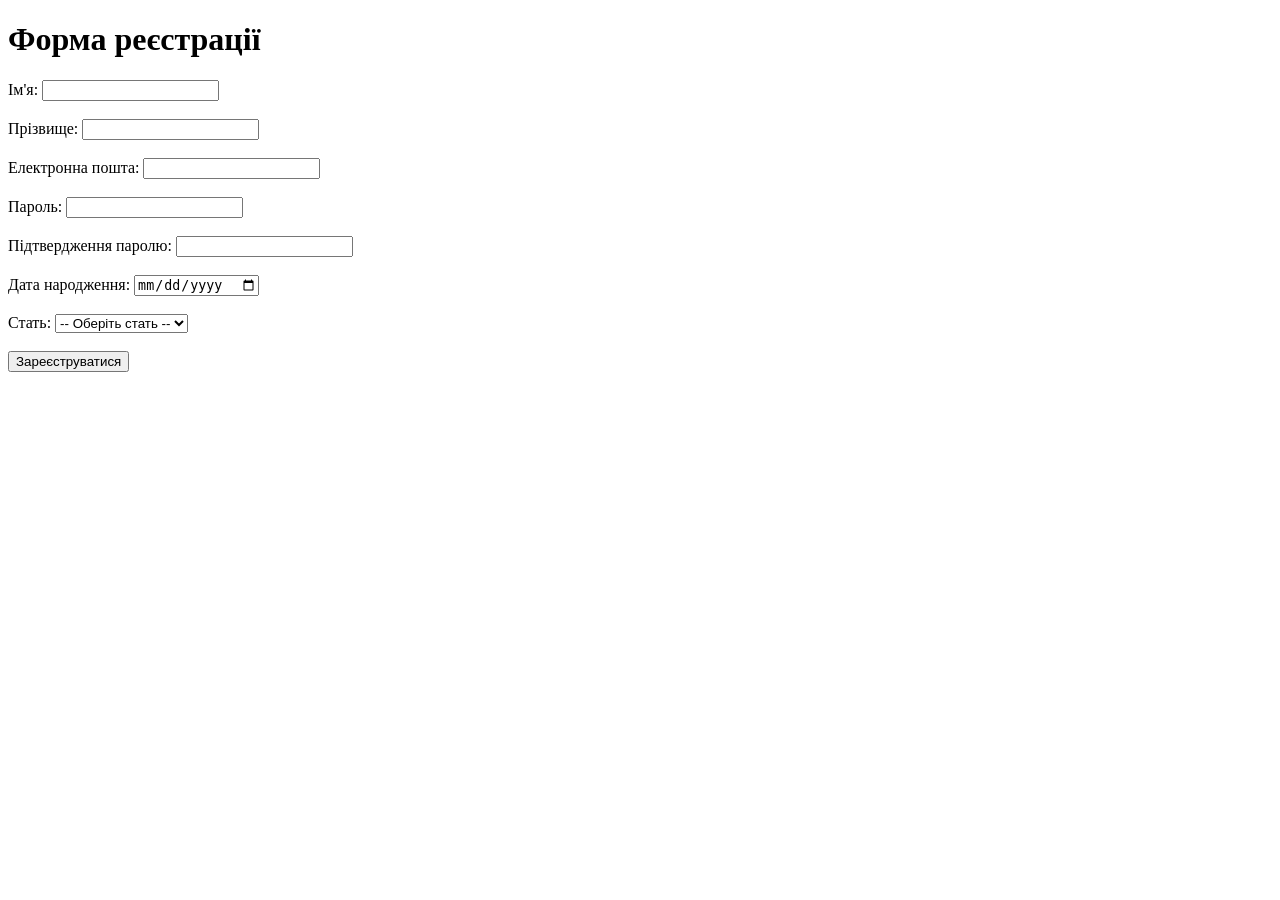
==== labs/lab1.html @ 6cc545fc "main page added" ====
<!DOCTYPE html>
<html lang="uk">
<head>
    <meta charset="UTF-8">
    <meta name="viewport" content="width=device-width, initial-scale=1.0">
    <title>Лабораторна робота №1</title>
</head>
<body>

    <p><a href="index.html"></a></p>

    <h1>Форма реєстрації</h1>
    <form action="https://webhook.site/3dd92be4-b61e-4ab1-8db6-2e86a0c39aaa" method="POST">

        <div>
            <label for="first_name">Ім'я:</label>
            <input type="text" name="first_name" required>
        </div>
        <br>
        <div>
            <label for="last_name">Прізвище:</label>
            <input type="text" name="last_name" required>
        </div>
        <br>
        <div>
            <label for="email">Електронна пошта:</label>
            <input type="email" name="email" required>
        </div>
        <br>
        <div>
            <label for="password">Пароль:</label>
            <input type="password" name="password" required>
        </div>
        <br>
        <div>
            <label for="confirm_password">Підтвердження паролю:</label>
            <input type="password" name="confirm_password" required>
        </div>
        <br>
        <div>
            <label for="birthdate">Дата народження:</label>
            <input type="date" name="birthdate">
        </div>
        <br>

        <div>
            <label for="gender">Стать:</label>
            <select id="gender" name="gender">
                <option value="">-- Оберіть стать --</option>
                <option value="male">Чоловіча</option>
                <option value="female">Жіноча</option>
                <option value="other">Інше</option>
            </select>
        </div>
        <br>
        <div>
            <input type="submit" value="Зареєструватися">
        </div>

    </form>

</body>
</html>
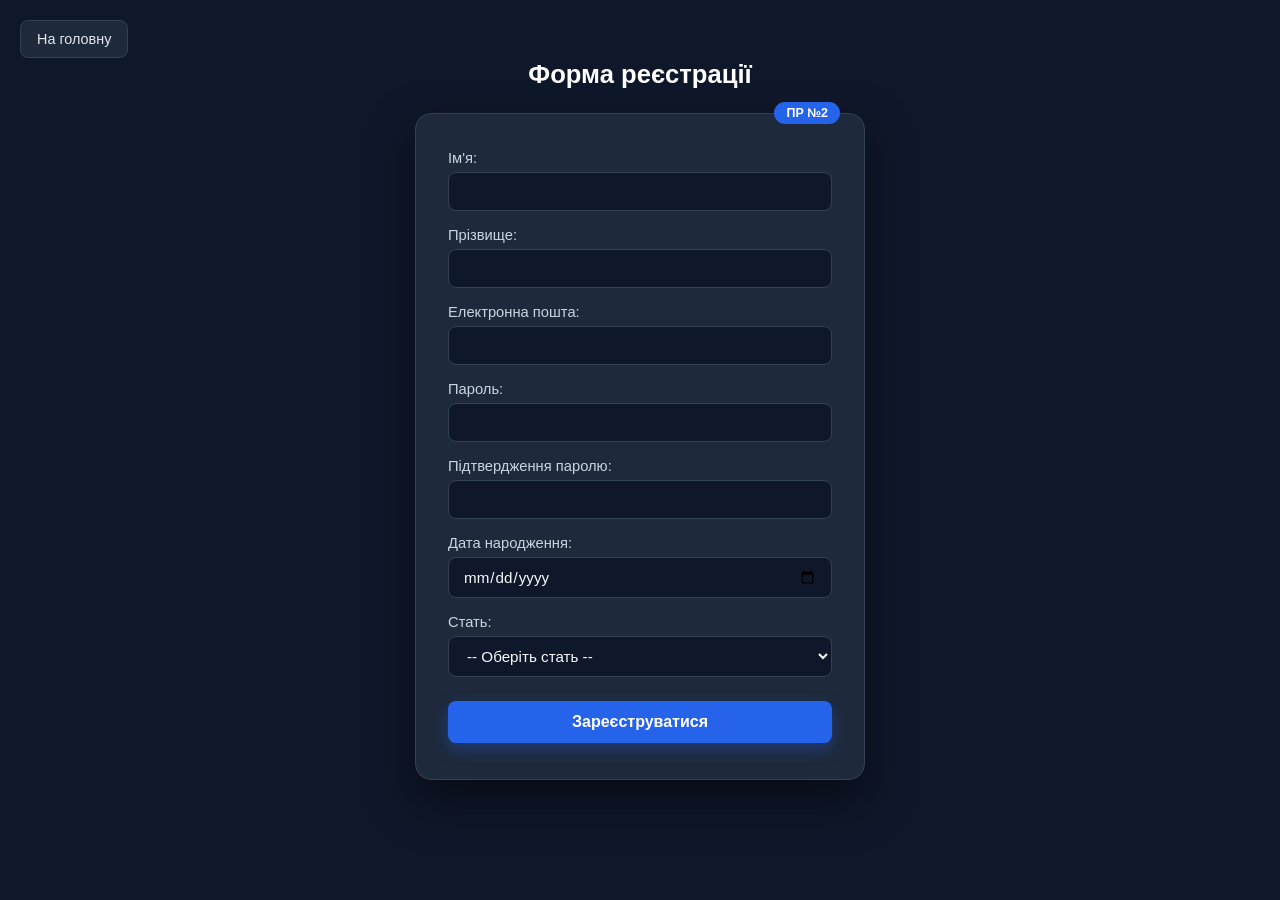
==== commit a43b08cc: "pr2 done" ====
--- a/labs/lab1.html
+++ b/labs/lab1.html
@@ -4,10 +4,11 @@
     <meta charset="UTF-8">
     <meta name="viewport" content="width=device-width, initial-scale=1.0">
     <title>Лабораторна робота №1</title>
+    <link rel="stylesheet" href="../prs/pr2/pr2.css">
 </head>
 <body>
 
-    <p><a href="index.html"></a></p>
+    <p><a href="../index.html">На головну</a></p>
 
     <h1>Форма реєстрації</h1>
     <form action="https://webhook.site/3dd92be4-b61e-4ab1-8db6-2e86a0c39aaa" method="POST">
--- a/prs/pr2/pr2.css
+++ b/prs/pr2/pr2.css
@@ -0,0 +1,128 @@
+* {
+    box-sizing: border-box;
+    margin: 0;
+    padding: 0;
+}
+
+body {
+    font-family: "Segoe UI", Roboto, Helvetica, Arial, sans-serif;
+    background-color: #0f172a;
+    color: #f8fafc;
+    min-height: 100vh;
+    padding: 60px 16px;
+}
+
+br {
+    display: none;
+}
+
+p > a {
+    position: fixed;
+    top: 20px;
+    left: 20px;
+    background-color: #1e293b;
+    color: #e2e8f0;
+    text-decoration: none;
+    padding: 10px 16px;
+    border: 1px solid #334155;
+    border-radius: 8px;
+    font-size: 0.9rem;
+    transition: background-color 0.25s ease, transform 0.2s ease;
+}
+
+p > a:hover {
+    background-color: #2563eb;
+    color: #ffffff;
+    transform: translateY(-2px);
+}
+
+h1 {
+    font-size: 1.6rem;
+    text-align: center;
+    margin-bottom: 24px;
+    color: #ffffff;
+}
+
+form {
+    background-color: #1e293b;
+    color: #f1f5f9;
+    width: 100%;
+    max-width: 450px;
+    padding: 36px 32px;
+    border-radius: 16px;
+    box-shadow: 0 20px 45px rgba(0, 0, 0, 0.5);
+    position: relative;
+    margin: 0 auto;
+    border: 1px solid #334155;
+}
+
+form::before {
+    content: "ПР №2";
+    position: absolute;
+    top: -12px;
+    right: 24px;
+    background-color: #2563eb;
+    color: #ffffff;
+    font-size: 0.78rem;
+    font-weight: 700;
+    padding: 4px 12px;
+    border-radius: 999px;
+}
+
+form div {
+    margin-bottom: 16px;
+}
+
+form div:last-child {
+    margin-bottom: 0;
+}
+
+label {
+    display: block;
+    margin-bottom: 6px;
+    font-size: 0.92rem;
+    color: #cbd5e1;
+}
+
+input[type="text"],
+input[type="email"],
+input[type="password"],
+input[type="date"],
+select {
+    width: 100%;
+    padding: 10px 14px;
+    background-color: #0f172a;
+    color: #f8fafc;
+    border: 1px solid #334155;
+    border-radius: 8px;
+    font-family: inherit;
+    font-size: 0.95rem;
+    transition: border-color 0.25s ease, box-shadow 0.25s ease;
+}
+
+input:focus,
+select:focus {
+    outline: none;
+    border-color: #3b82f6;
+    box-shadow: 0 0 0 3px rgba(59, 130, 246, 0.25);
+}
+
+input[type="submit"] {
+    width: 100%;
+    margin-top: 8px;
+    padding: 12px;
+    background-color: #2563eb;
+    color: #ffffff;
+    border: none;
+    border-radius: 8px;
+    font-size: 1rem;
+    font-weight: 600;
+    cursor: pointer;
+    box-shadow: 0 6px 16px rgba(37, 99, 235, 0.35);
+    transition: background-color 0.25s ease, transform 0.2s ease;
+}
+
+input[type="submit"]:hover {
+    background-color: #1d4ed8;
+    transform: translateY(-2px);
+}
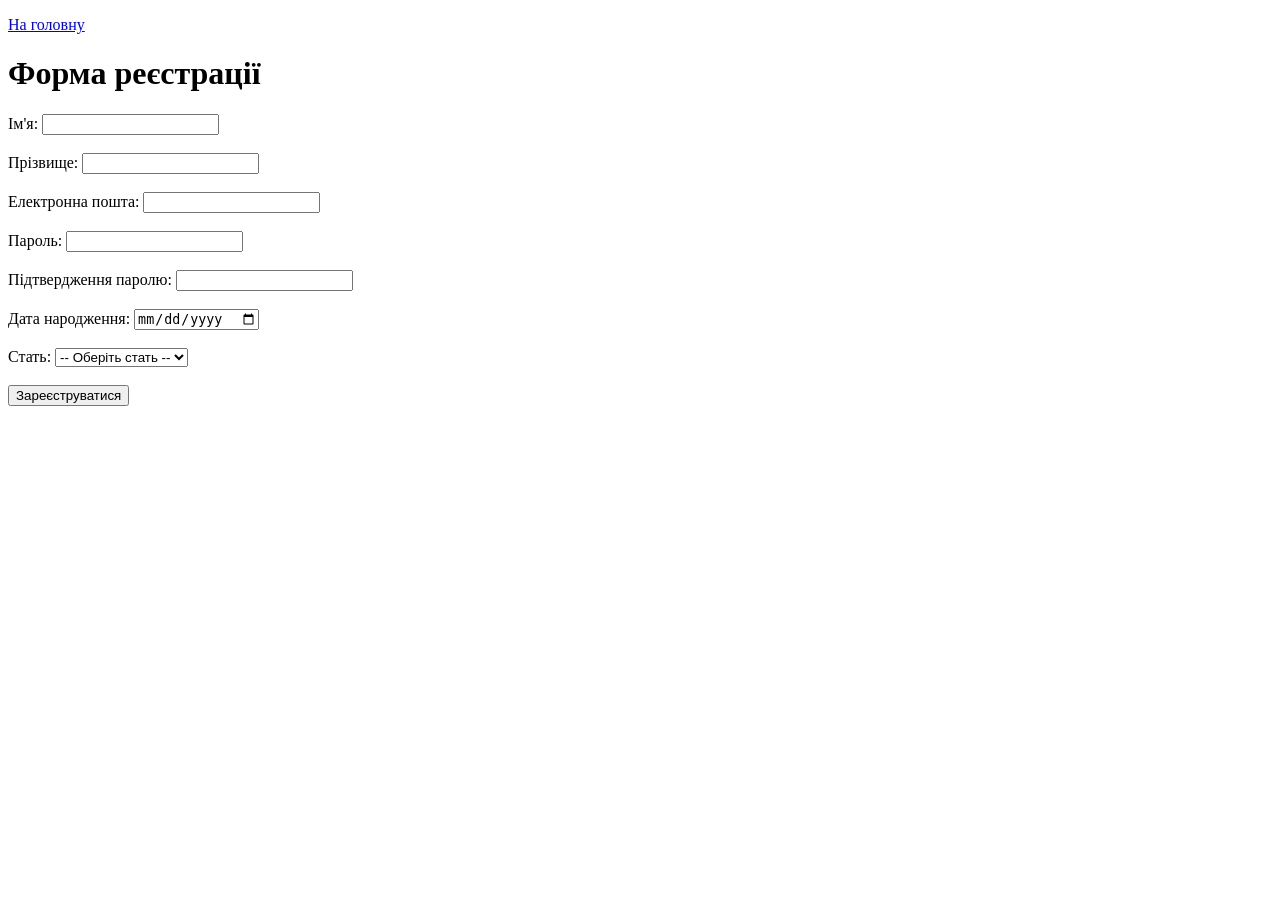
==== commit 705cf1bd: "fixed lab 1 and pr 2 compatibility" ====
--- a/labs/lab1.html
+++ b/labs/lab1.html
@@ -4,7 +4,6 @@
     <meta charset="UTF-8">
     <meta name="viewport" content="width=device-width, initial-scale=1.0">
     <title>Лабораторна робота №1</title>
-    <link rel="stylesheet" href="../prs/pr2/pr2.css">
 </head>
 <body>
 
